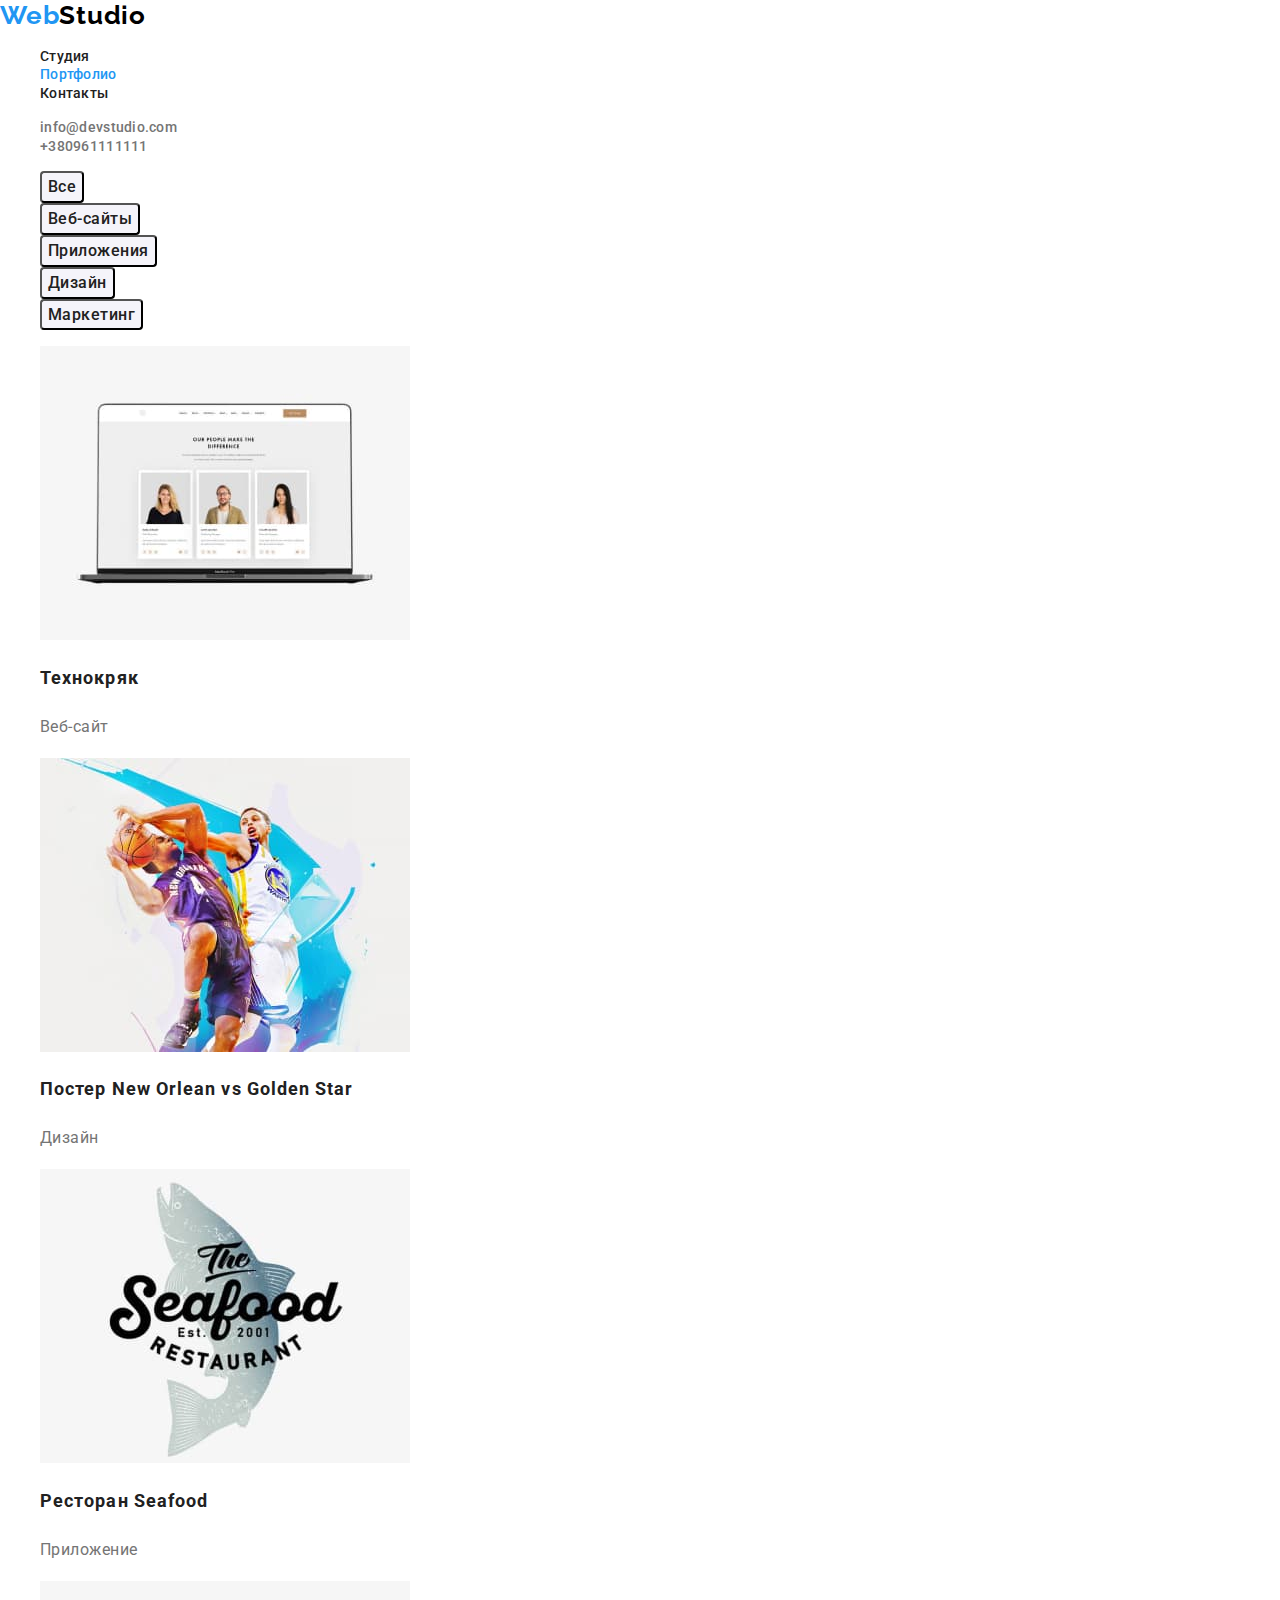
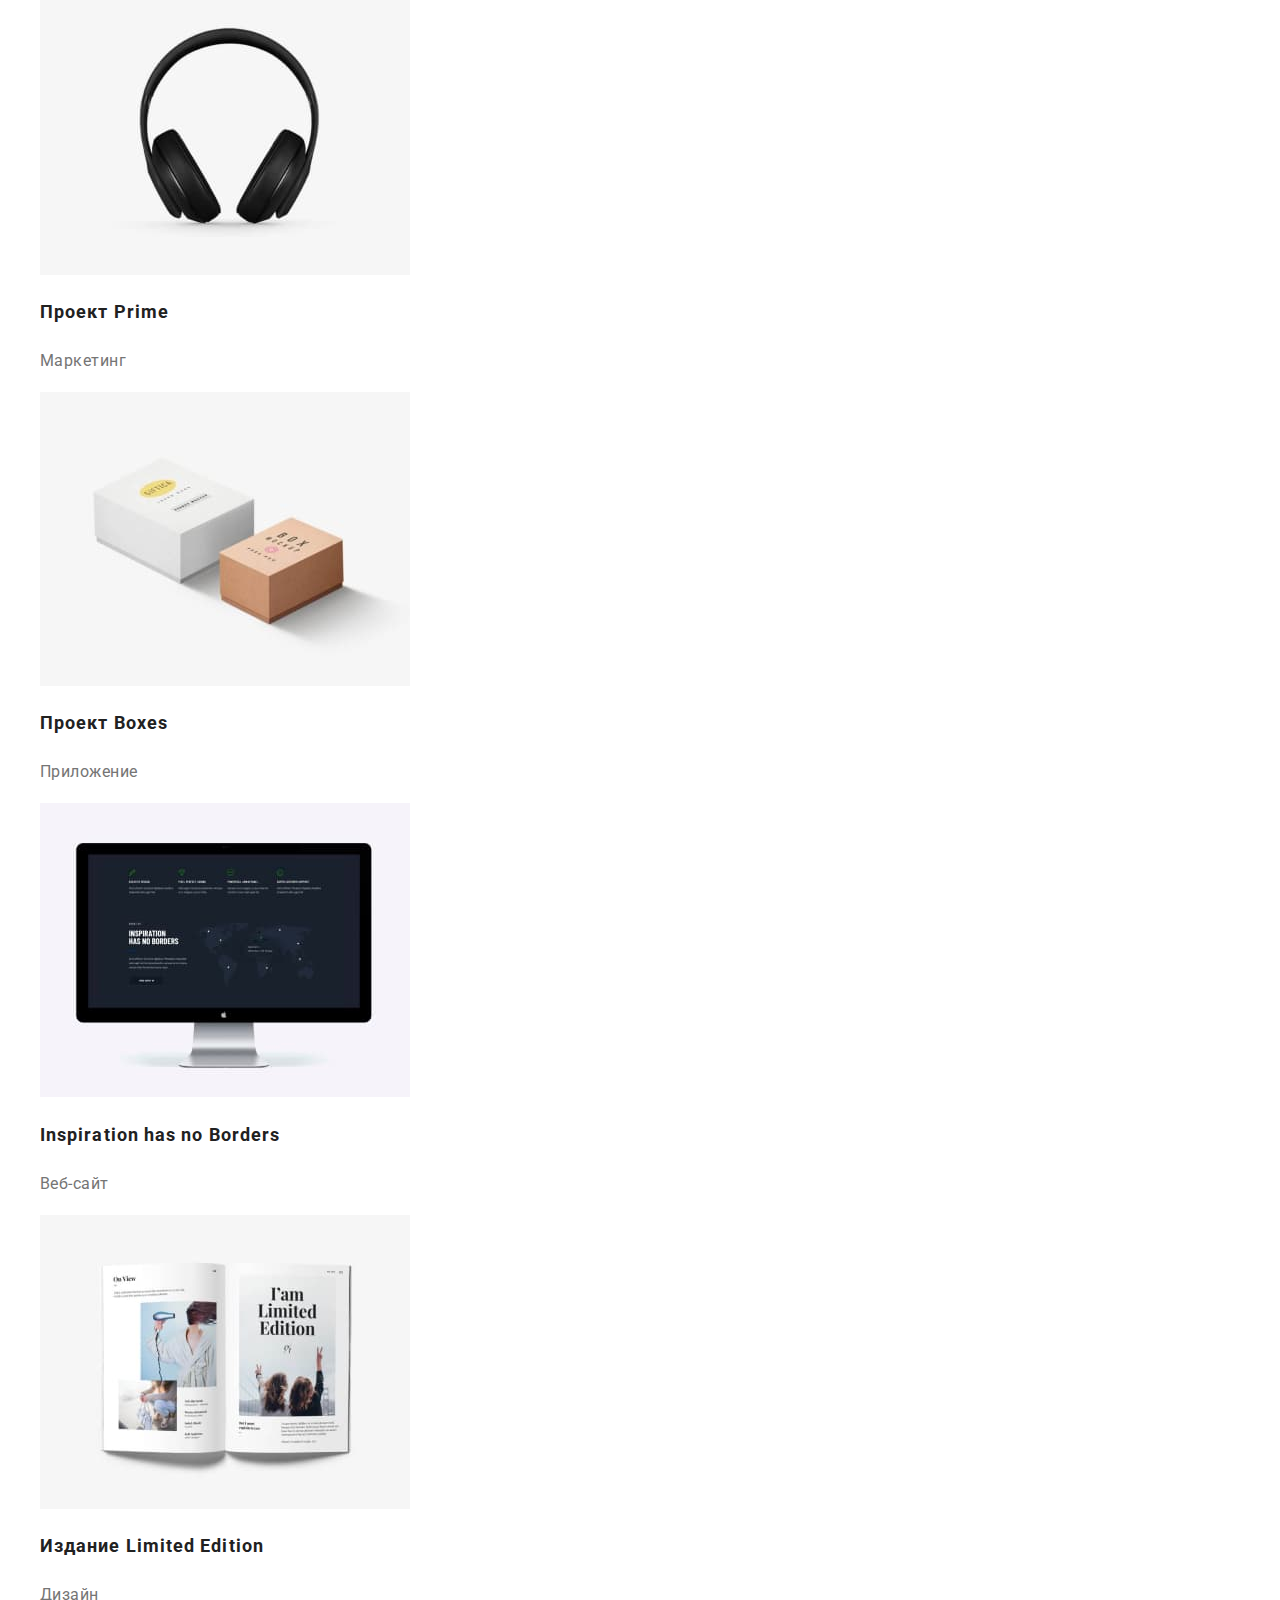
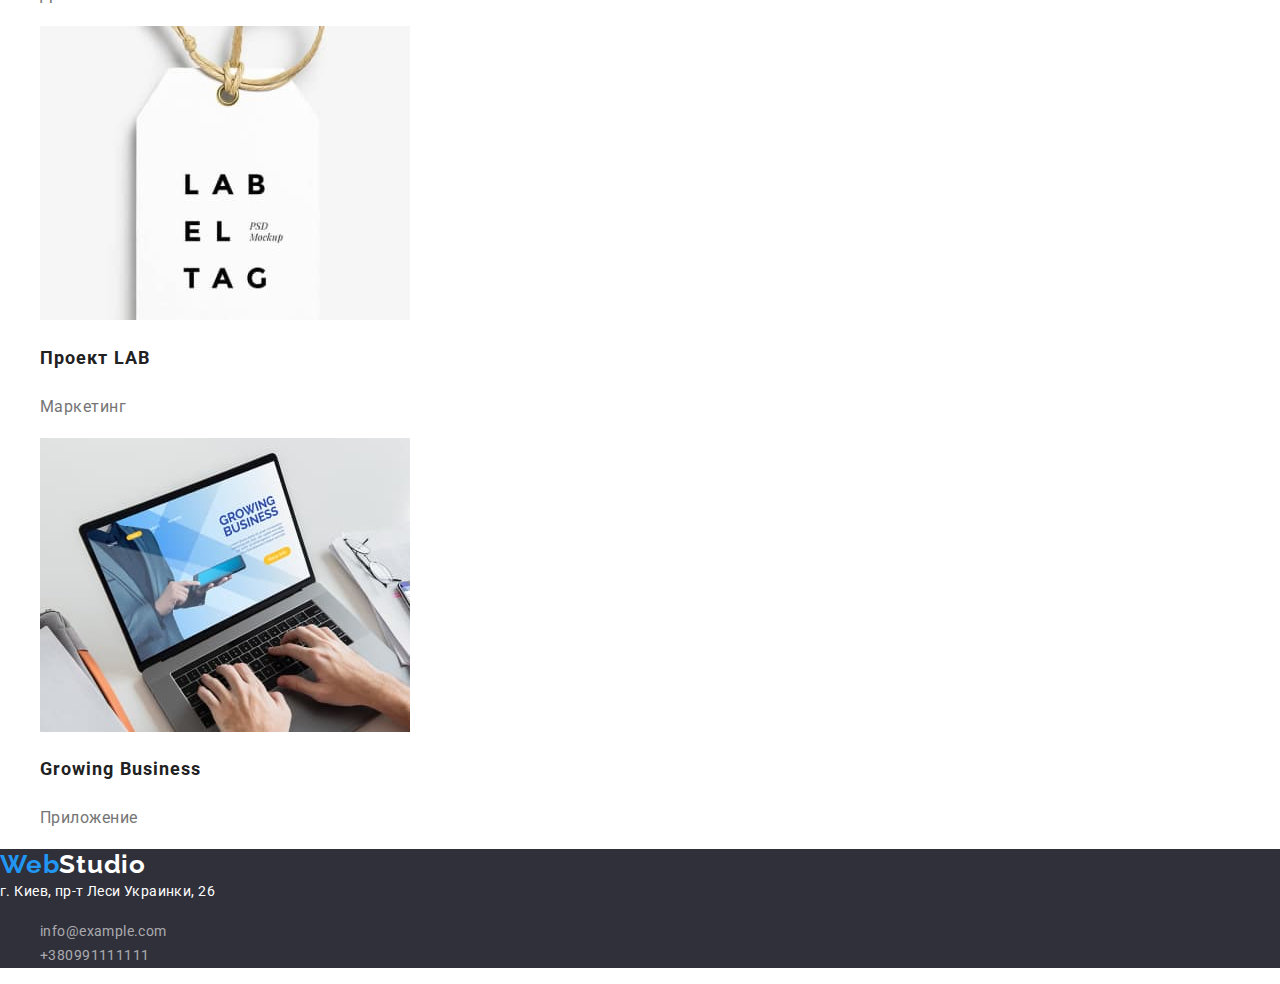
==== portfolio.html @ 206bd25a "Підключає normalize та reset" ====
<!DOCTYPE html>
<html lang="ru">
<head>
    <meta charset="UTF-8">
    <meta http-equiv="X-UA-Compatible" content="IE=edge">
    <meta name="viewport" content="width=device-width, initial-scale=1.0">
    <link rel="preconnect" href="https://fonts.googleapis.com">
    <link rel="preconnect" href="https://fonts.gstatic.com" crossorigin>
    <link href="https://fonts.googleapis.com/css2?family=Raleway:wght@700&family=Roboto:wght@400;500;700;900&display=swap" rel="stylesheet">
    <title>Web Studio</title>
    <link rel="stylesheet" href="https://cdnjs.cloudflare.com/ajax/libs/modern-normalize/1.1.0/modern-normalize.min.css">
    <link rel="stylesheet" href="./css/reset.css">
    <link rel="stylesheet" href="./css/styles.css">
</head>
<body>
    <header>
        <nav class="nav">
            <a href="" lang="en" class="logo link">Web<span class="logo-up link">Studio</span>
            </a>
            <ul class="site-nav list">
                <li><a href="./index.html" class="link">Студия</a></li>
                <li><a href="./portfolio.html" class="link current">Портфолио</a></li>
                <li><a href="" class="link">Контакты</a></li>
            </ul>
        </nav>
        <ul class="contact list">
            <li><a href="mailto:info@devstudio.com" class="link">info@devstudio.com</a></li>
            <li><a href="tel:+380961111111" class="link">+380961111111</a></li>
        </ul>
    </header>
    <main>
        <section class="gallery">
            <h1 class="visually-hidden">Портфолио</h1>
            <ul>
                <li class="list"><button type="button" class="gallery-btn btn">Все</button></li>
                <li class="list"><button type="button" class="gallery-btn btn">Веб-сайты</button></li>
                <li class="list"><button type="button" class="gallery-btn btn">Приложения</button></li>
                <li class="list"><button type="button" class="gallery-btn btn">Дизайн</button></li>
                <li class="list"><button type="button" class="gallery-btn btn">Маркетинг</button></li>
            </ul>
            <ul>
                <li class="gallery-work list">
                    <a class="gallery-section link" href="">
                        <img src="./images/portfolio1.jpg" alt="Веб-сайт Технокряк" width="370">
                        <h2 class="gallery-title link">Технокряк</h2>
                        <p class="gallery-text link">Веб-сайт</p>
                    </a>
                </li>
                <li class="gallery-work list">
                    <a class="gallery-section link" href="">
                        <img src="./images/portfolio2.jpg" alt="Дизайн постера" width="370">
                        <h2 class="gallery-title link">Постер <span lang="en">New Orlean vs Golden Star</span></h2>
                        <p class="gallery-text link">Дизайн</p>
                    </a>
                </li>
                <li class="gallery-work list">
                    <a class="gallery-section link" href="">
                        <img src="./images/portfolio3.jpg" alt="Приложение для ресторана" width="370">
                        <h2 class="gallery-title link">Ресторан <span lang="en">Seafood</span></h2>
                        <p class="gallery-text link">Приложение</p>
                    </a>
                </li>
                <li class="gallery-work list">
                    <a class="gallery-section link" href="">
                        <img src="./images/portfolio4.jpg" alt="Маркетинговый проект" width="370">
                        <h2 class="gallery-title link">Проект <span lang="en">Prime</span></h2>
                        <p class="gallery-text link">Маркетинг</p>
                </li>
                <li class="gallery-work list">
                    <a class="gallery-section link" href="">
                        <img src="./images/portfolio5.jpg" alt="Приложение для подбора упаковки" width="370">
                        <h2 class="gallery-title link">Проект <span lang="en">Boxes</span></h2>
                        <p class="gallery-text link">Приложение</p>
                    </a>
                </li>
                <li class="gallery-work list">
                    <a class="gallery-section link" href="">
                        <img src="./images/portfolio6.jpg" alt="Веб-сайт для путешествий" width="370">
                        <h2 class="gallery-title link" lang="en">Inspiration has no Borders</h2>
                        <p class="gallery-text link">Веб-сайт</p>
                    </a>
                </li>
                <li class="gallery-work list">
                    <a class="gallery-section link" href="">
                        <img src="./images/portfolio7.jpg" alt="Дизайн издания" width="370">
                        <h2 class="gallery-title link">Издание <span lang="en">Limited Edition</span></h2>
                        <p class="gallery-text link">Дизайн</p>
                    </a>
                </li>
                <li class="gallery-work list">
                    <a class="gallery-section link" href="">
                        <img src="./images/portfolio8.jpg" alt="Разработка макетов" width="370">
                        <h2 class="gallery-title link">Проект <span lang="en">LAB</span></h2>
                        <p class="gallery-text link">Маркетинг</p>
                    </a>
                </li>
                <li class="gallery-work list">
                    <a class="gallery-section link" href="">
                        <img src="./images/portfolio9.jpg" alt="Приложение для развивающегося бизнеса" width="370">
                        <h2 class="gallery-title link" lang="en">Growing Business</h2>
                        <p class="gallery-text link">Приложение</p>
                    </a>
                </li>
            </ul>
        </section>
    </main>
    <footer class="footer">
        <a href="" lang="en" class="logo">Web<span class="logo-down link">Studio</span>
        </a>
        <address>
            <a href="" class="footer-address link">г. Киев, пр-т Леси Украинки, 26</a>
            <ul class="list">
                <li><a href="mailto:info@example.com" class="footer-link link">info@example.com</a></li>
                <li><a href="tel:+380991111111" class="footer-link link">+380991111111</a></li>
            </ul>
        </address>
    </footer>
</body>
</html>
---- css/styles.css ----
/*основний колір тексту #212121 */
/*вторинний колір тексту #757575 */
/*акцентт #2196F3 */
/*основний колір фону #ffffff */
/*колір фону героя та футера #2f303a */
/*шрифт лого Raleway*/
/*основний шрифт тексту Roboto*/

:root {
    --primary-text-color: #212121;
    --title-text-color: #757575;
    --more-text-color: #ffffff;
    --accent-color: #2196F3;
    --main-font: Roboto, sans-serif;
    --primary-bgc:#ffffff;
}

body {
    font-family: var(--main-font);
    background-color: var(--primary-bgc);    
}

/*-------Дублюючі класи---------*/

.list {
    list-style: none;
}

.link {
    text-decoration: none;
}

.btn:hover,
.btn:focus {
    background: #188CE8;
    color: var(--more-text-color);    
}

.visually-hidden {
    position: absolute;
    white-space: nowrap;
    width: 1px;
    height: 1px;
    overflow: hidden;
    border: 0;
    padding: 0;
    clip: rect(0 0 0 0);
    clip-path: inset(50%);
    margin: -1px;
}

/*--------------Об'єднані класи-----*/

.teams-name, 
.teams-expert {
    font-size: 16px;
    line-height: 1.19;
    text-align: center;
    letter-spacing: 0.03em;    
}

.footer-address,
.footer-link {
    font-size: 14px;
    font-style: normal;
    line-height: 1.71;
    letter-spacing: 0.03em;    
}

.nav .link:hover,
.site-nav .link:hover,
.site-nav .link:focus,
.footer .link:hover,
.footer .link:focus,
.contact .link:hover,
.contact .link:focus,
.gallery .link:hover,
.gallery .link:focus {
    color: var(--accent-color);
}

/*--------------навігаія по сайту--------------*/

.logo {
    font-family: Raleway, sans-serif;
    color: var(--accent-color);    
    font-weight: 700;
    font-size: 26px;
    line-height: 1.19;
    letter-spacing: 0.03em;
    text-decoration: none;    
}

.logo-up {
    color: #000000;    
}

.site-nav .link {
    font-size: 14px;
    font-weight: 500;
    line-height: 1.14;
    letter-spacing: 0.02em;
    color: var(--primary-text-color);
}

.site-nav .link.current {
    color: var(--accent-color);
}

/*------------------Контакти-----------------------*/

.contact .link {
    font-size: 14px;
    font-weight: 500;
    line-height: 1.14;
    letter-spacing: 0.02em;
    color: var(--title-text-color);
}

/*-------------Герой--------------*/

.hero {
    background: #2F303A;
}

.hero-title {
    font-weight: 900;
    font-size: 44px;
    line-height: 1.36;
    text-align: center;
    letter-spacing: 0.06em;
    text-transform: uppercase;
    color: var(--more-text-color);
}

.hero-btn {
    font-family: inherit;
    font-weight: 700;
    font-size: 16px;
    line-height: 1.88;
    align-items: center;
    text-align: center;
    letter-spacing: 0.06em;
    color: var(--more-text-color);
    background: var(--accent-color);
    cursor: pointer;
    border-radius: 4px;
}

/*--------------Секції-----------------------*/

.feature-title {
    font-size: 14px;
    font-weight: 700;
    line-height: 1.14;
    letter-spacing: 0.03em;
    text-transform: uppercase;    
    color: var(--primary-text-color);    
}


.feature-text {
    font-size: 14px;
    line-height: 1.71;
    letter-spacing: 0.03em;
    color: var(--title-text-color);
}

.work-title,
.teams-title {
    font-weight: 700;
    font-size: 36px;
    line-height: 1.17;
    text-align: center;
    letter-spacing: 0.03em;
    color: var(--primary-text-color);
}

.teams-name {    
    font-weight: 500; 
    color: var(--primary-text-color);
}

.teams-expert {        
    color: var(--title-text-color);
}

.teams {
    background: #f5f4fa;
}

.teams-object {
    background-color: var(--primary-bgc);
}

/*--------Футер---------*/

.footer {
    background-color: #2f303a;
}

.logo-down {
    color: var(--more-text-color);
}

.footer-address {
    color: var(--more-text-color);
}
.footer-link {
    color: rgba(255, 255, 255, 0.6);
}

/*------------Портфоліо-------------*/

.gallery-btn {
    font-family: inherit;
    font-weight: 500;
    font-size: 16px;
    line-height: 1.62;
    text-align: center;
    letter-spacing: 0.03em;    
    color: var(--primary-text-color);
    background: #f5f4fa;
    border-radius: 4px;
    cursor: pointer;    
}

.gallery-work {
    background: var(--primary-bgc);
}

.gallery-title {
    font-weight: 700;
    font-size: 18px;
    line-height: 2;
    letter-spacing: 0.06em;    
    color: var(--primary-text-color);
}

.gallery-text {
    font-weight: 400;
    font-size: 16px;
    line-height: 1.88;
    letter-spacing: 0.03em;    
    color: var(--title-text-color);
}
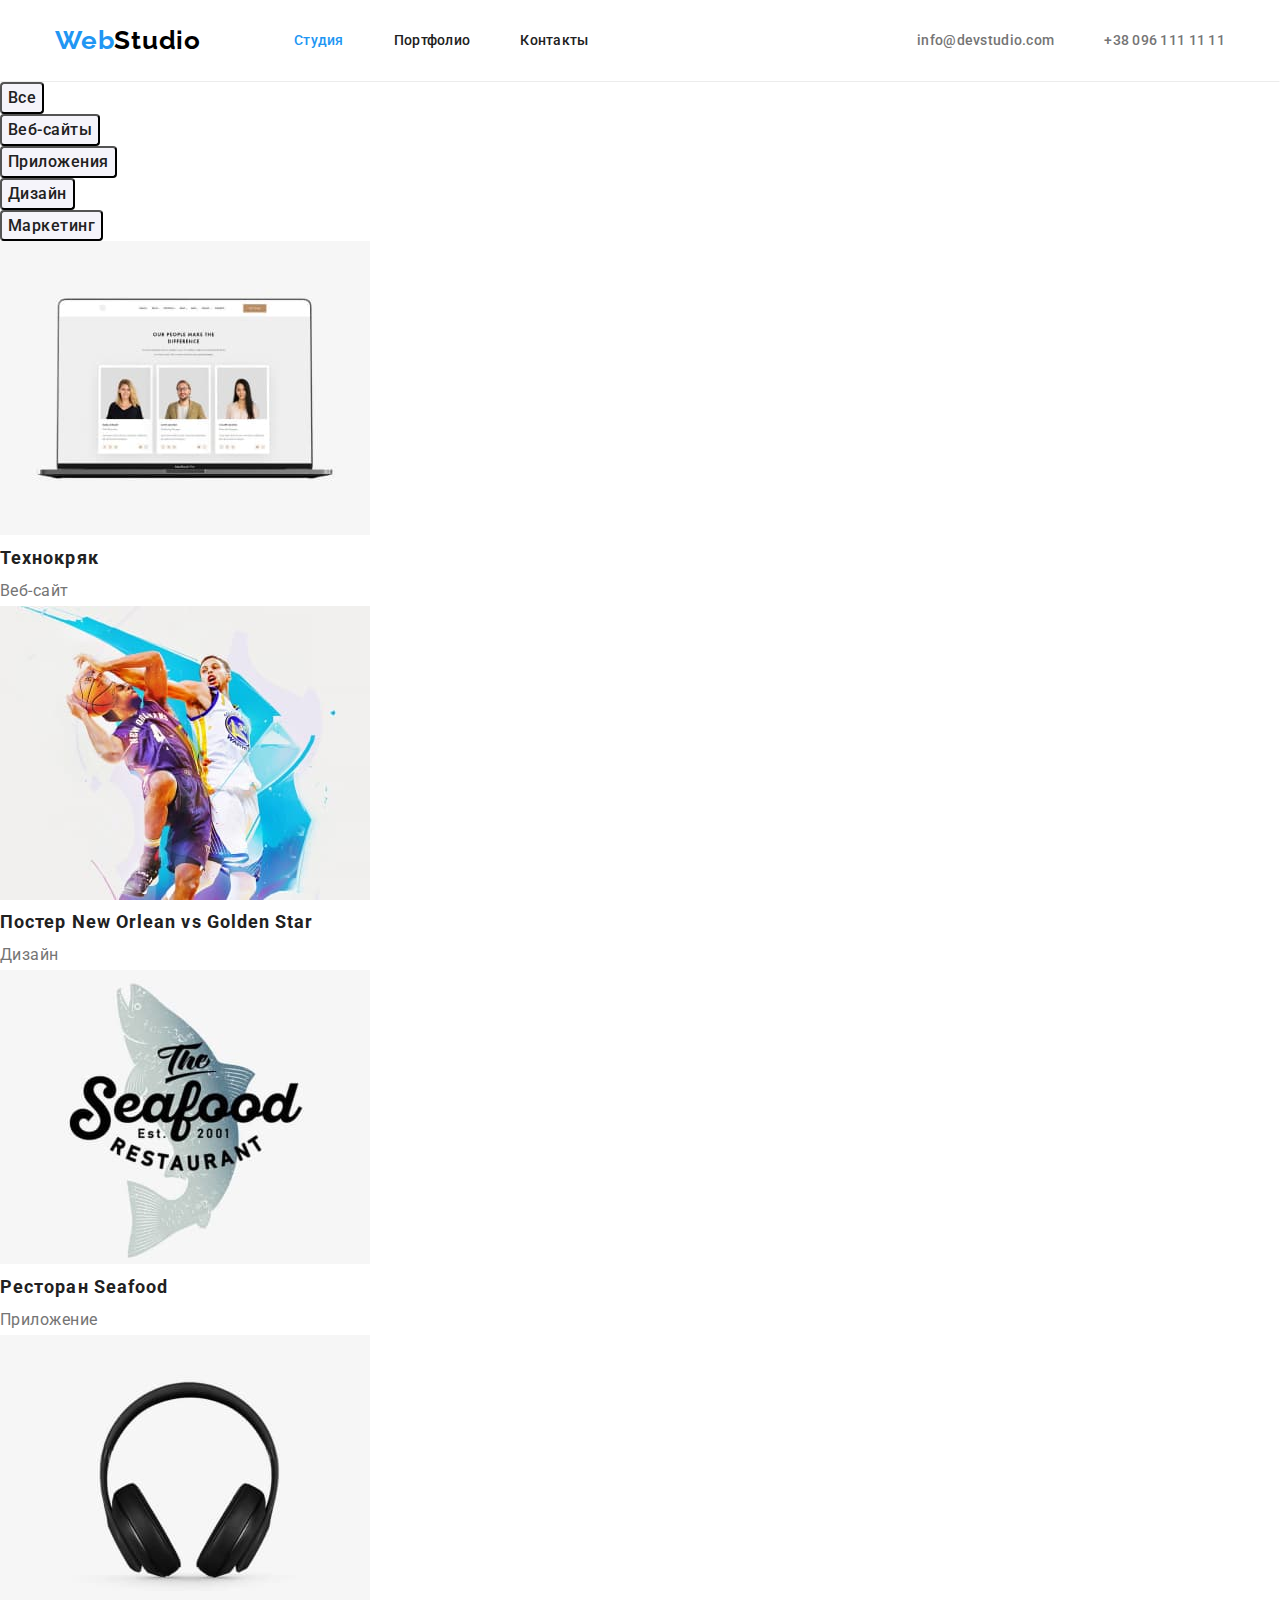
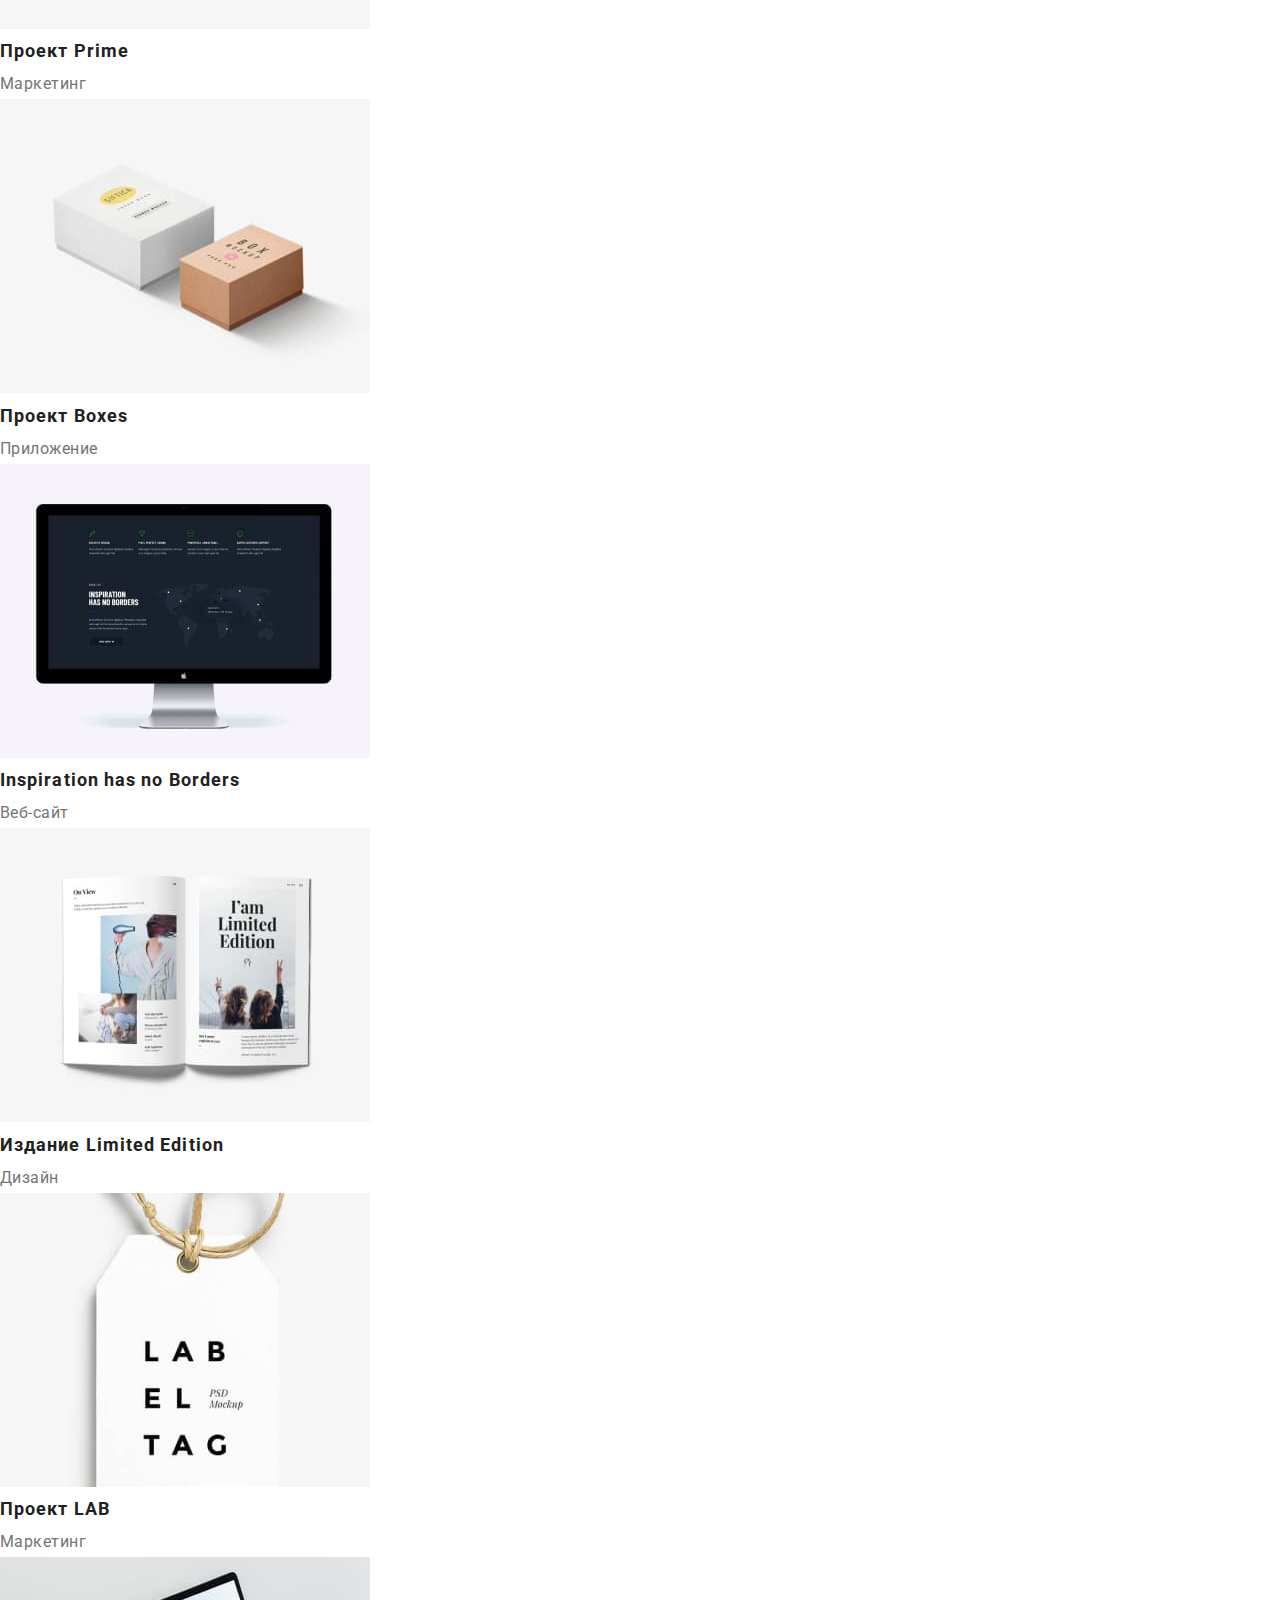
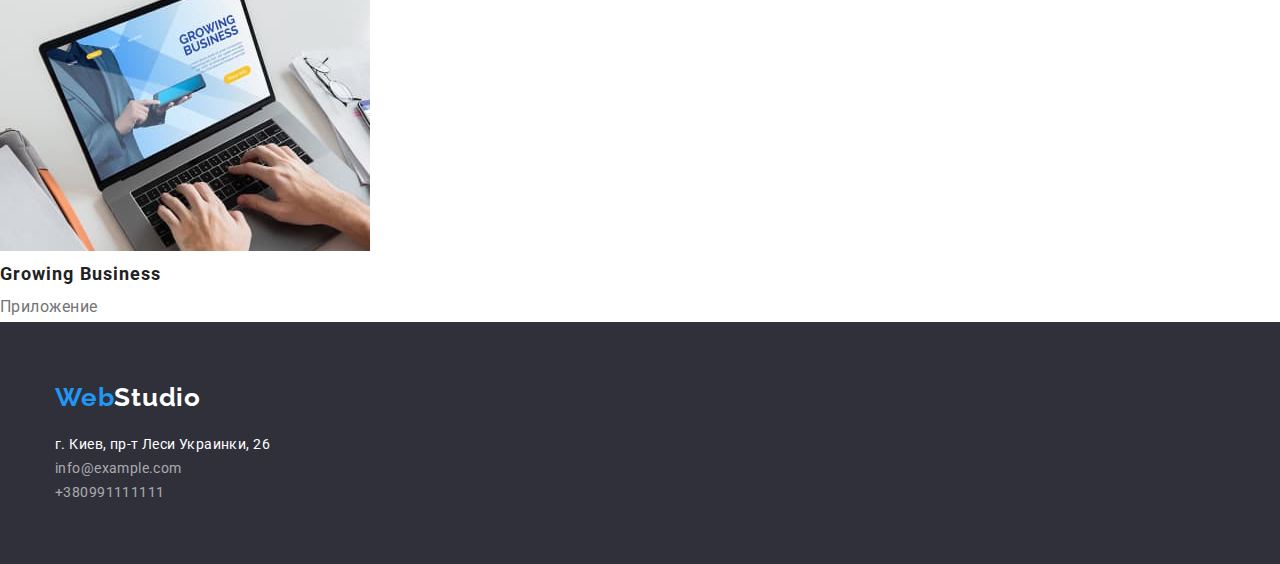
==== commit ba5f211b: "Дублює header та footer" ====
--- a/portfolio.html
+++ b/portfolio.html
@@ -13,20 +13,22 @@
     <link rel="stylesheet" href="./css/styles.css">
 </head>
 <body>
-    <header>
-        <nav class="nav">
-            <a href="" lang="en" class="logo link">Web<span class="logo-up link">Studio</span>
+    <header class="page-header">
+        <div class="container main-nav">
+            <a href="" lang="en" class="logo-header link">Web<span class="logo-up link">Studio</span>
             </a>
-            <ul class="site-nav list">
-                <li><a href="./index.html" class="link">Студия</a></li>
-                <li><a href="./portfolio.html" class="link current">Портфолио</a></li>
-                <li><a href="" class="link">Контакты</a></li>
+            <nav class="nav">
+                <ul class="site-nav list">
+                    <li class="item"><a href="./index.html" class="link current">Студия</a></li>
+                    <li class="item"><a href="./portfolio.html" class="link">Портфолио</a></li>
+                    <li class="item"><a href="" class="link">Контакты</a></li>
+                </ul>
+            </nav>
+            <ul class="contact list">
+                <li class="item"><a href="mailto:info@devstudio.com" class="link">info@devstudio.com</a></li>
+                <li class="item"><a href="tel:+3809611111 11" class="link">+38 096 111 11 11</a></li>
             </ul>
-        </nav>
-        <ul class="contact list">
-            <li><a href="mailto:info@devstudio.com" class="link">info@devstudio.com</a></li>
-            <li><a href="tel:+380961111111" class="link">+380961111111</a></li>
-        </ul>
+        </div>
     </header>
     <main>
         <section class="gallery">
@@ -105,15 +107,17 @@
         </section>
     </main>
     <footer class="footer">
-        <a href="" lang="en" class="logo">Web<span class="logo-down link">Studio</span>
-        </a>
-        <address>
-            <a href="" class="footer-address link">г. Киев, пр-т Леси Украинки, 26</a>
-            <ul class="list">
-                <li><a href="mailto:info@example.com" class="footer-link link">info@example.com</a></li>
-                <li><a href="tel:+380991111111" class="footer-link link">+380991111111</a></li>
-            </ul>
-        </address>
+        <div class="container">
+            <a href="" lang="en" class="logo-footer link">Web<span class="logo-down link">Studio</span>
+            </a>
+            <address class="address">
+                <a href="" class="footer-address link">г. Киев, пр-т Леси Украинки, 26</a>
+                <ul class="list">
+                    <li><a href="mailto:info@example.com" class="footer-link link">info@example.com</a></li>
+                    <li><a href="tel:+380991111111" class="footer-link link">+380991111111</a></li>
+                </ul>
+            </address>
+        </div>
     </footer>
 </body>
 </html>--- a/css/styles.css
+++ b/css/styles.css
@@ -49,25 +49,17 @@
     margin: -1px;
 }
 
+.container {
+    width: 1200px;    
+    padding-left: 15px;
+    padding-right: 15px;
+    margin-left: auto;
+    margin-right: auto;
+}
+
 /*--------------Об'єднані класи-----*/
 
-.teams-name, 
-.teams-expert {
-    font-size: 16px;
-    line-height: 1.19;
-    text-align: center;
-    letter-spacing: 0.03em;    
-}
-
-.footer-address,
-.footer-link {
-    font-size: 14px;
-    font-style: normal;
-    line-height: 1.71;
-    letter-spacing: 0.03em;    
-}
-
-.nav .link:hover,
+.main-nav .link:hover,
 .site-nav .link:hover,
 .site-nav .link:focus,
 .footer .link:hover,
@@ -79,118 +71,250 @@
     color: var(--accent-color);
 }
 
-/*--------------навігаія по сайту--------------*/
-
-.logo {
-    font-family: Raleway, sans-serif;
-    color: var(--accent-color);    
+.work-title,
+.teams-title {
+    font-weight: 700;
+    font-size: 36px;
+    line-height: 1.17;
+    text-align: center;
+    letter-spacing: 0.03em;
+    color: var(--primary-text-color);
+}
+
+.teams-name,
+.teams-expert {
+    font-size: 16px;
+    line-height: 1.19;
+    text-align: center;
+    letter-spacing: 0.03em;
+}
+
+.teams-img,
+.work-img {
+    display: block;
+    max-width: 100%;
+    height: auto;
+}
+
+.site-nav .item:not(:last-child),
+.contact .item:not(:last-child) {
+    margin-right: 50px;
+}
+
+.feature-list .list:not(:last-child),
+.work-list .list:not(:last-child),
+.teams-list .list:not(:last-child) {
+    margin-right: 30px;
+}
+
+/*--------------Навігація по сайту--------------*/
+
+.logo-header {
+    min-width: 145px;
+    display: block;
+    padding-top: 24px;
+    padding-bottom: 25px;
+    margin-right: 93px;
+
+    color: var(--accent-color);
+    font-family: Raleway, sans-serif;        
     font-weight: 700;
     font-size: 26px;
     line-height: 1.19;
     letter-spacing: 0.03em;
-    text-decoration: none;    
 }
 
 .logo-up {
-    color: #000000;    
+    color: #000000;
 }
 
 .site-nav .link {
+    display: block;
+    padding-top: 32px;
+    padding-bottom: 32px;
+
+    color: var(--primary-text-color);
+    font-size: 14px;
+    font-weight: 500;
+    line-height: 1.14;
+    letter-spacing: 0.02em;    
+}
+
+.nav {
+    /* display: block; */
+    /* display: flex; */
+    /* align-items: center;*/
+}
+
+.site-nav .link.current {
+    color: var(--accent-color);
+}
+
+.site-nav {
+    display: flex;
+}
+
+.main-nav {
+    display: flex;
+}
+
+.page-header {
+    border: 1px solid transparent;
+    border-bottom-color: #ECECEC;   
+}
+
+/*------------------Контакти-----------------------*/
+
+.contact {
+    display: flex;
+    margin-left: auto;
+}
+
+.contact .link {
+    display: block;
+    padding-top: 32px;
+    padding-bottom: 32px;
+    
+    color: var(--title-text-color);
     font-size: 14px;
     font-weight: 500;
     line-height: 1.14;
     letter-spacing: 0.02em;
-    color: var(--primary-text-color);
-}
-
-.site-nav .link.current {
-    color: var(--accent-color);
-}
-
-/*------------------Контакти-----------------------*/
-
-.contact .link {
-    font-size: 14px;
-    font-weight: 500;
-    line-height: 1.14;
-    letter-spacing: 0.02em;
-    color: var(--title-text-color);
-}
-
-/*-------------Герой--------------*/
+}
+
+/*-------------------Герой-------------------------*/
 
 .hero {
+    padding-top: 200px;
+    padding-bottom: 200px;
+
     background: #2F303A;
+
+    text-align: center;
 }
 
 .hero-title {
+    margin: auto;
+    max-width: 696px;
+    margin-bottom: 30px;
+    
+    
+    color: var(--more-text-color);
     font-weight: 900;
     font-size: 44px;
     line-height: 1.36;
+    letter-spacing: 0.06em;
+
     text-align: center;
-    letter-spacing: 0.06em;
     text-transform: uppercase;
-    color: var(--more-text-color);
 }
 
 .hero-btn {
-    font-family: inherit;
+    /* display: inline-block; */
+    padding: 10px 30px;
+    border-radius: 4px;
+    /* min-width: 200px; */
+    /* text-align: center; */
+    border: 1px solid transparent;
+    /* margin-top: 30px; */
+
     font-weight: 700;
     font-size: 16px;
     line-height: 1.88;
     align-items: center;
-    text-align: center;
     letter-spacing: 0.06em;
     color: var(--more-text-color);
     background: var(--accent-color);
+
     cursor: pointer;
-    border-radius: 4px;
-}
-
-/*--------------Секції-----------------------*/
+}
+
+/*----------------Секція Особливості---------------*/
+
+.feature-list {
+    display: flex;
+    padding-top: 95px;
+    padding-bottom: 95px;
+}
+
+.feature-list .list {
+    width: 270px;
+}
 
 .feature-title {
+    margin-bottom: 10px;
+
+    color: var(--primary-text-color);
     font-size: 14px;
     font-weight: 700;
     line-height: 1.14;
+
     letter-spacing: 0.03em;
     text-transform: uppercase;    
-    color: var(--primary-text-color);    
 }
 
 
 .feature-text {
+    color: var(--title-text-color);
     font-size: 14px;
     line-height: 1.71;
-    letter-spacing: 0.03em;
-    color: var(--title-text-color);
-}
-
-.work-title,
+
+    letter-spacing: 0.03em;
+}
+/* 
+.feature-list {
+    background: green;
+} */
+
+/*--------------Секція Чим ми займаємось----------*/
+
+.work-title {
+    margin-bottom: 50px;
+}
+
+.work-list {
+    display: flex;
+    align-items: center;
+    padding-bottom: 94px;
+}
+
+/*--------------Секція Наша команда---------------*/
+
+.teams {
+    background: #f5f4fa;
+}
+
 .teams-title {
-    font-weight: 700;
-    font-size: 36px;
-    line-height: 1.17;
-    text-align: center;
-    letter-spacing: 0.03em;
-    color: var(--primary-text-color);
-}
-
-.teams-name {    
-    font-weight: 500; 
-    color: var(--primary-text-color);
+    padding-top: 94px;
+    margin-bottom: 50px;
+}
+
+.teams-object {
+    background-color: var(--primary-bgc);
+
+    box-shadow: 0px 1px 3px rgba(0, 0, 0, 0.12), 0px 1px 1px rgba(0, 0, 0, 0.14), 0px 2px 1px rgba(0, 0, 0, 0.2);
+    border-radius: 0px 0px 4px 4px;
+}
+
+.teams-img,
+.teams-subject {
+    padding-bottom: 30px;
+}
+
+.teams-name {
+    margin-bottom: 10px;
+
+    color: var(--primary-text-color);
+    font-weight: 500;    
 }
 
 .teams-expert {        
     color: var(--title-text-color);
 }
 
-.teams {
-    background: #f5f4fa;
-}
-
-.teams-object {
-    background-color: var(--primary-bgc);
+.teams-list {
+    display: flex;
+    padding-bottom: 94px;
 }
 
 /*--------Футер---------*/
@@ -199,8 +323,23 @@
     background-color: #2f303a;
 }
 
+.logo-footer {
+    min-width: 145px;
+    display: block;
+    padding-top: 60px;
+
+    color: var(--accent-color);
+    font-family: Raleway, sans-serif;
+    font-weight: 700;
+    font-size: 26px;
+    line-height: 1.19;
+    letter-spacing: 0.03em;
+}
+
 .logo-down {
     color: var(--more-text-color);
+    padding-top: 60px;
+    /* padding-bottom: 25px; */
 }
 
 .footer-address {
@@ -208,6 +347,23 @@
 }
 .footer-link {
     color: rgba(255, 255, 255, 0.6);
+}
+
+.footer-address,
+.footer-link {
+    font-size: 14px;
+    font-style: normal;
+    line-height: 1.71;
+    letter-spacing: 0.03em;
+}
+
+.address {
+    margin-top: 20px;
+    padding-bottom: 60px;
+}
+
+.footer-link {
+    margin-top: 9px;
 }
 
 /*------------Портфоліо-------------*/
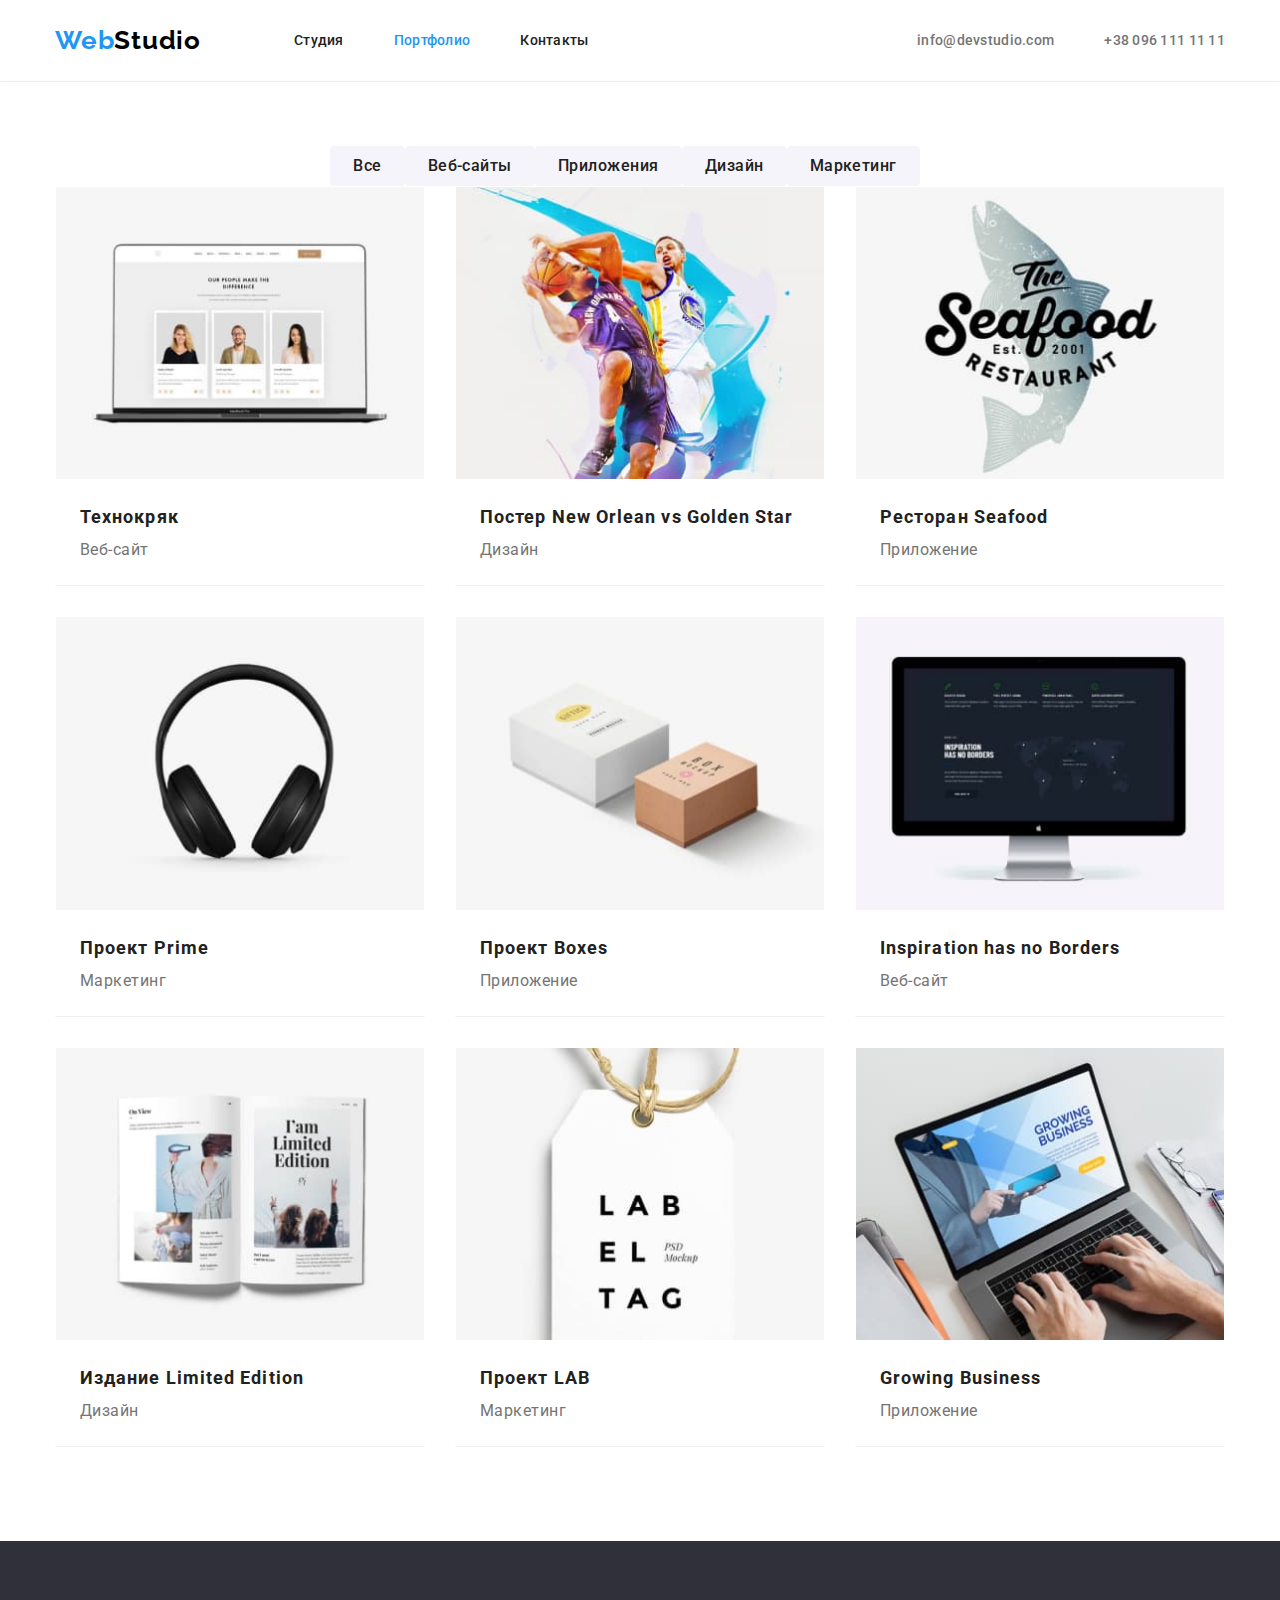
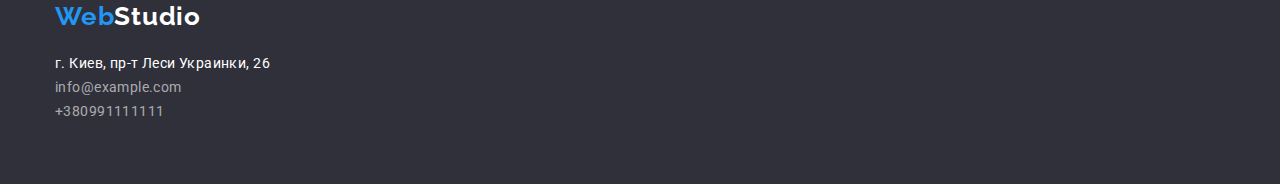
==== commit d05f01f5: "Позиціонує портфоліо" ====
--- a/portfolio.html
+++ b/portfolio.html
@@ -19,8 +19,8 @@
             </a>
             <nav class="nav">
                 <ul class="site-nav list">
-                    <li class="item"><a href="./index.html" class="link current">Студия</a></li>
-                    <li class="item"><a href="./portfolio.html" class="link">Портфолио</a></li>
+                    <li class="item"><a href="./index.html" class="link">Студия</a></li>
+                    <li class="item"><a href="./portfolio.html" class="link current">Портфолио</a></li>
                     <li class="item"><a href="" class="link">Контакты</a></li>
                 </ul>
             </nav>
@@ -31,79 +31,103 @@
         </div>
     </header>
     <main>
-        <section class="gallery">
+        <section class="section">
+            <div class="container">
             <h1 class="visually-hidden">Портфолио</h1>
-            <ul>
+            <ul class="flex-elements">
                 <li class="list"><button type="button" class="gallery-btn btn">Все</button></li>
                 <li class="list"><button type="button" class="gallery-btn btn">Веб-сайты</button></li>
                 <li class="list"><button type="button" class="gallery-btn btn">Приложения</button></li>
                 <li class="list"><button type="button" class="gallery-btn btn">Дизайн</button></li>
                 <li class="list"><button type="button" class="gallery-btn btn">Маркетинг</button></li>
             </ul>
-            <ul>
-                <li class="gallery-work list">
+            </div>
+            <div class="container">
+            <ul class="flex-elements">
+                <li class="item list">
                     <a class="gallery-section link" href="">
-                        <img src="./images/portfolio1.jpg" alt="Веб-сайт Технокряк" width="370">
+                        <img class="gallery-img" src="./images/portfolio1.jpg" alt="Веб-сайт Технокряк" width="370">                        
+                        <div class="gallery-subject">
                         <h2 class="gallery-title link">Технокряк</h2>
                         <p class="gallery-text link">Веб-сайт</p>
+                        </div>
                     </a>
                 </li>
-                <li class="gallery-work list">
+                <li class="item list">
                     <a class="gallery-section link" href="">
-                        <img src="./images/portfolio2.jpg" alt="Дизайн постера" width="370">
+                        <img class="gallery-img" src="./images/portfolio2.jpg" alt="Дизайн постера" width="370">
+                        
+                        <div class="gallery-subject">
                         <h2 class="gallery-title link">Постер <span lang="en">New Orlean vs Golden Star</span></h2>
                         <p class="gallery-text link">Дизайн</p>
+                        </div>
                     </a>
                 </li>
-                <li class="gallery-work list">
+                <li class="item list">
                     <a class="gallery-section link" href="">
-                        <img src="./images/portfolio3.jpg" alt="Приложение для ресторана" width="370">
+                        <img class="gallery-img" src="./images/portfolio3.jpg" alt="Приложение для ресторана" width="370">
+                        <div class="gallery-subject">
                         <h2 class="gallery-title link">Ресторан <span lang="en">Seafood</span></h2>
                         <p class="gallery-text link">Приложение</p>
+                        </div>
                     </a>
                 </li>
-                <li class="gallery-work list">
+                <li class="item list">
                     <a class="gallery-section link" href="">
-                        <img src="./images/portfolio4.jpg" alt="Маркетинговый проект" width="370">
+                        <img class="gallery-img" src="./images/portfolio4.jpg" alt="Маркетинговый проект" width="370">
+                        <div class="gallery-subject">
                         <h2 class="gallery-title link">Проект <span lang="en">Prime</span></h2>
                         <p class="gallery-text link">Маркетинг</p>
+                        </div>
+                    </a>
                 </li>
-                <li class="gallery-work list">
+                <li class="item list">
                     <a class="gallery-section link" href="">
-                        <img src="./images/portfolio5.jpg" alt="Приложение для подбора упаковки" width="370">
+                        <img class="gallery-img" src="./images/portfolio5.jpg" alt="Приложение для подбора упаковки" width="370">
+                        <div class="gallery-subject">
                         <h2 class="gallery-title link">Проект <span lang="en">Boxes</span></h2>
                         <p class="gallery-text link">Приложение</p>
+                        </div>
                     </a>
                 </li>
-                <li class="gallery-work list">
+                <li class="item list">
                     <a class="gallery-section link" href="">
-                        <img src="./images/portfolio6.jpg" alt="Веб-сайт для путешествий" width="370">
+                        <img class="gallery-img" src="./images/portfolio6.jpg" alt="Веб-сайт для путешествий" width="370">
+                        <div class="gallery-subject">
                         <h2 class="gallery-title link" lang="en">Inspiration has no Borders</h2>
                         <p class="gallery-text link">Веб-сайт</p>
+                        </div>
                     </a>
                 </li>
-                <li class="gallery-work list">
+                <li class="item list">
                     <a class="gallery-section link" href="">
-                        <img src="./images/portfolio7.jpg" alt="Дизайн издания" width="370">
+                        <img class="gallery-img" src="./images/portfolio7.jpg" alt="Дизайн издания" width="370">
+                        <div class="gallery-subject">
                         <h2 class="gallery-title link">Издание <span lang="en">Limited Edition</span></h2>
                         <p class="gallery-text link">Дизайн</p>
+                        </div>
                     </a>
                 </li>
-                <li class="gallery-work list">
+                <li class="item list">
                     <a class="gallery-section link" href="">
-                        <img src="./images/portfolio8.jpg" alt="Разработка макетов" width="370">
+                        <img class="gallery-img" src="./images/portfolio8.jpg" alt="Разработка макетов" width="370">
+                        <div class="gallery-subject">
                         <h2 class="gallery-title link">Проект <span lang="en">LAB</span></h2>
                         <p class="gallery-text link">Маркетинг</p>
+                        </div>
                     </a>
                 </li>
-                <li class="gallery-work list">
+                <li class="item list">
                     <a class="gallery-section link" href="">
-                        <img src="./images/portfolio9.jpg" alt="Приложение для развивающегося бизнеса" width="370">
+                        <img class="gallery-img" src="./images/portfolio9.jpg" alt="Приложение для развивающегося бизнеса" width="370">
+                        <div class="gallery-subject">
                         <h2 class="gallery-title link" lang="en">Growing Business</h2>
                         <p class="gallery-text link">Приложение</p>
+                        </div>
                     </a>
                 </li>
             </ul>
+            </div>
         </section>
     </main>
     <footer class="footer">
--- a/css/styles.css
+++ b/css/styles.css
@@ -13,11 +13,21 @@
     --accent-color: #2196F3;
     --main-font: Roboto, sans-serif;
     --primary-bgc:#ffffff;
+    --gallery-section-gap: 30px;
+    --card-shadow: 0px 1px 3px rgba(0, 0, 0, 0.12),
+        0px 1px 1px rgba(0, 0, 0, 0.14),
+        0px 2px 1px rgba(0, 0, 0, 0.2);        
 }
 
 body {
     font-family: var(--main-font);
     background-color: var(--primary-bgc);    
+}
+
+img {
+    display: block;
+    max-width: 100%;
+    height: auto;
 }
 
 /*-------Дублюючі класи---------*/
@@ -57,6 +67,7 @@
     margin-right: auto;
 }
 
+
 /*--------------Об'єднані класи-----*/
 
 .main-nav .link:hover,
@@ -71,6 +82,11 @@
     color: var(--accent-color);
 }
 
+.section {
+    padding-top: 94px;
+    padding-bottom: 94px;
+}
+
 .work-title,
 .teams-title {
     font-weight: 700;
@@ -89,13 +105,6 @@
     letter-spacing: 0.03em;
 }
 
-.teams-img,
-.work-img {
-    display: block;
-    max-width: 100%;
-    height: auto;
-}
-
 .site-nav .item:not(:last-child),
 .contact .item:not(:last-child) {
     margin-right: 50px;
@@ -140,20 +149,11 @@
     letter-spacing: 0.02em;    
 }
 
-.nav {
-    /* display: block; */
-    /* display: flex; */
-    /* align-items: center;*/
-}
-
 .site-nav .link.current {
     color: var(--accent-color);
 }
 
-.site-nav {
-    display: flex;
-}
-
+.site-nav,
 .main-nav {
     display: flex;
 }
@@ -210,13 +210,9 @@
 }
 
 .hero-btn {
-    /* display: inline-block; */
     padding: 10px 30px;
     border-radius: 4px;
-    /* min-width: 200px; */
-    /* text-align: center; */
     border: 1px solid transparent;
-    /* margin-top: 30px; */
 
     font-weight: 700;
     font-size: 16px;
@@ -233,8 +229,6 @@
 
 .feature-list {
     display: flex;
-    padding-top: 95px;
-    padding-bottom: 95px;
 }
 
 .feature-list .list {
@@ -252,7 +246,6 @@
     letter-spacing: 0.03em;
     text-transform: uppercase;    
 }
-
 
 .feature-text {
     color: var(--title-text-color);
@@ -261,10 +254,6 @@
 
     letter-spacing: 0.03em;
 }
-/* 
-.feature-list {
-    background: green;
-} */
 
 /*--------------Секція Чим ми займаємось----------*/
 
@@ -275,25 +264,24 @@
 .work-list {
     display: flex;
     align-items: center;
-    padding-bottom: 94px;
 }
 
 /*--------------Секція Наша команда---------------*/
 
-.teams {
+.section.teams {
     background: #f5f4fa;
 }
 
 .teams-title {
-    padding-top: 94px;
     margin-bottom: 50px;
 }
 
 .teams-object {
     background-color: var(--primary-bgc);
 
-    box-shadow: 0px 1px 3px rgba(0, 0, 0, 0.12), 0px 1px 1px rgba(0, 0, 0, 0.14), 0px 2px 1px rgba(0, 0, 0, 0.2);
+    box-shadow: var(--card-shadow);
     border-radius: 0px 0px 4px 4px;
+    overflow: hidden;
 }
 
 .teams-img,
@@ -314,7 +302,6 @@
 
 .teams-list {
     display: flex;
-    padding-bottom: 94px;
 }
 
 /*--------Футер---------*/
@@ -339,7 +326,6 @@
 .logo-down {
     color: var(--more-text-color);
     padding-top: 60px;
-    /* padding-bottom: 25px; */
 }
 
 .footer-address {
@@ -369,20 +355,51 @@
 /*------------Портфоліо-------------*/
 
 .gallery-btn {
-    font-family: inherit;
+    color: var(--primary-text-color);
+    background: #f5f4fa;
     font-weight: 500;
     font-size: 16px;
     line-height: 1.62;
+
     text-align: center;
-    letter-spacing: 0.03em;    
-    color: var(--primary-text-color);
-    background: #f5f4fa;
+    letter-spacing: 0.03em;
     border-radius: 4px;
+    border: 1px solid transparent;
     cursor: pointer;    
 }
 
-.gallery-work {
+.flex-elements .btn:not(:last-child) {
+    margin-right: 30px;
+}
+
+.flex-elements {
+    display: flex;
+    flex-wrap: wrap;
+    justify-content: center;
+
+    margin-left: calc(-1 * var(--gallery-section-gap));
+    margin-top: calc(-1 * var(--gallery-section-gap));
+}
+
+.flex-elements > .item {
+    width: 370px;
+    flex-basis: calc(100% / 3 - var(--gallery-section-gap));
+    margin-left: var(--gallery-section-gap);
+    margin-top: var(--gallery-section-gap);
+
     background: var(--primary-bgc);
+
+    border: 1px solid transparent;
+    border-bottom-color: #EEEEEE;;
+}
+
+.flex-elements .btn {
+    display: block;
+    padding: 6px 22px;
+}
+
+.gallery-subject {
+    padding: 20px 24px;
 }
 
 .gallery-title {
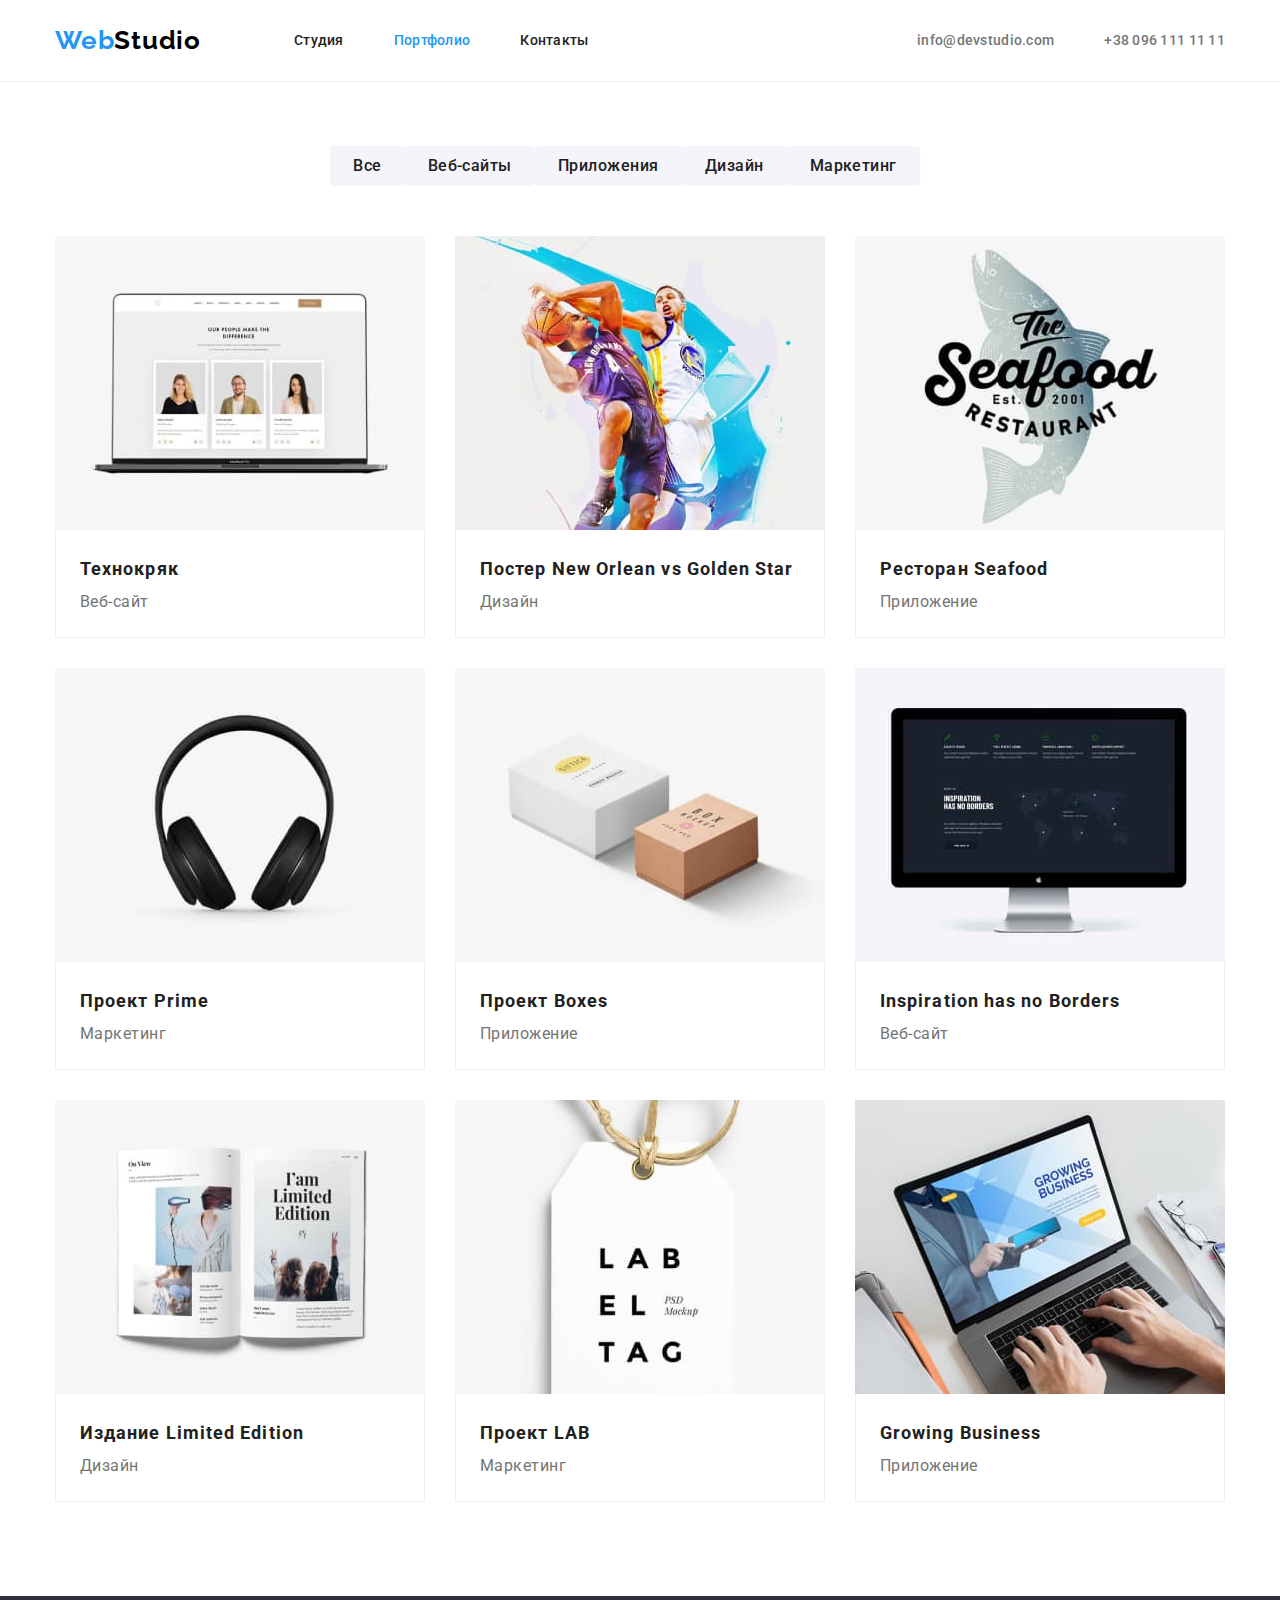
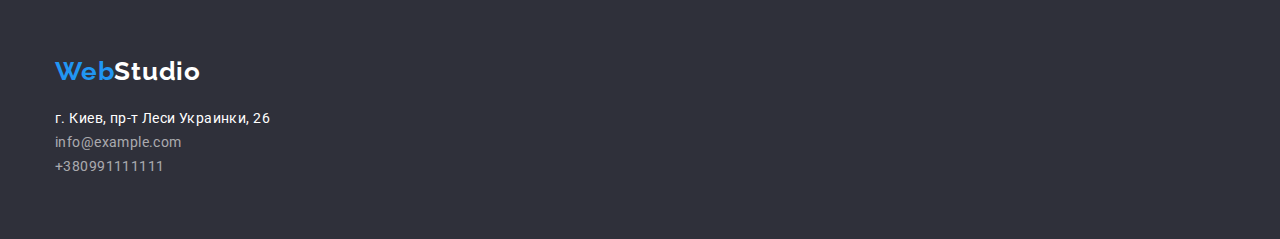
==== commit 743fa233: "Коригує паддінги та марджини" ====
--- a/portfolio.html
+++ b/portfolio.html
@@ -26,7 +26,7 @@
             </nav>
             <ul class="contact list">
                 <li class="item"><a href="mailto:info@devstudio.com" class="link">info@devstudio.com</a></li>
-                <li class="item"><a href="tel:+3809611111 11" class="link">+38 096 111 11 11</a></li>
+                <li class="item"><a href="tel:+380961111111" class="link">+38 096 111 11 11</a></li>
             </ul>
         </div>
     </header>
@@ -34,15 +34,13 @@
         <section class="section">
             <div class="container">
             <h1 class="visually-hidden">Портфолио</h1>
-            <ul class="flex-elements">
+            <ul class="flex-elements btn">
                 <li class="list"><button type="button" class="gallery-btn btn">Все</button></li>
                 <li class="list"><button type="button" class="gallery-btn btn">Веб-сайты</button></li>
                 <li class="list"><button type="button" class="gallery-btn btn">Приложения</button></li>
                 <li class="list"><button type="button" class="gallery-btn btn">Дизайн</button></li>
                 <li class="list"><button type="button" class="gallery-btn btn">Маркетинг</button></li>
             </ul>
-            </div>
-            <div class="container">
             <ul class="flex-elements">
                 <li class="item list">
                     <a class="gallery-section link" href="">
--- a/css/styles.css
+++ b/css/styles.css
@@ -266,6 +266,10 @@
     align-items: center;
 }
 
+.section.work {
+    padding-top: 0;
+}
+
 /*--------------Секція Наша команда---------------*/
 
 .section.teams {
@@ -284,8 +288,8 @@
     overflow: hidden;
 }
 
-.teams-img,
 .teams-subject {
+    padding-top: 30px;
     padding-bottom: 30px;
 }
 
@@ -307,13 +311,15 @@
 /*--------Футер---------*/
 
 .footer {
+    padding-top: 60px;
+    padding-bottom: 60px;
+
     background-color: #2f303a;
 }
 
 .logo-footer {
     min-width: 145px;
     display: block;
-    padding-top: 60px;
 
     color: var(--accent-color);
     font-family: Raleway, sans-serif;
@@ -345,10 +351,9 @@
 
 .address {
     margin-top: 20px;
-    padding-bottom: 60px;
-}
-
-.footer-link {
+}
+
+.address-link {
     margin-top: 9px;
 }
 
@@ -381,16 +386,16 @@
     margin-top: calc(-1 * var(--gallery-section-gap));
 }
 
+.flex-elements.btn {
+    margin-bottom: 50px;
+}
+
 .flex-elements > .item {
-    width: 370px;
     flex-basis: calc(100% / 3 - var(--gallery-section-gap));
     margin-left: var(--gallery-section-gap);
     margin-top: var(--gallery-section-gap);
 
     background: var(--primary-bgc);
-
-    border: 1px solid transparent;
-    border-bottom-color: #EEEEEE;;
 }
 
 .flex-elements .btn {
@@ -400,6 +405,9 @@
 
 .gallery-subject {
     padding: 20px 24px;
+
+    border: 1px solid #EEEEEE;
+    border-top-color: transparent;    
 }
 
 .gallery-title {
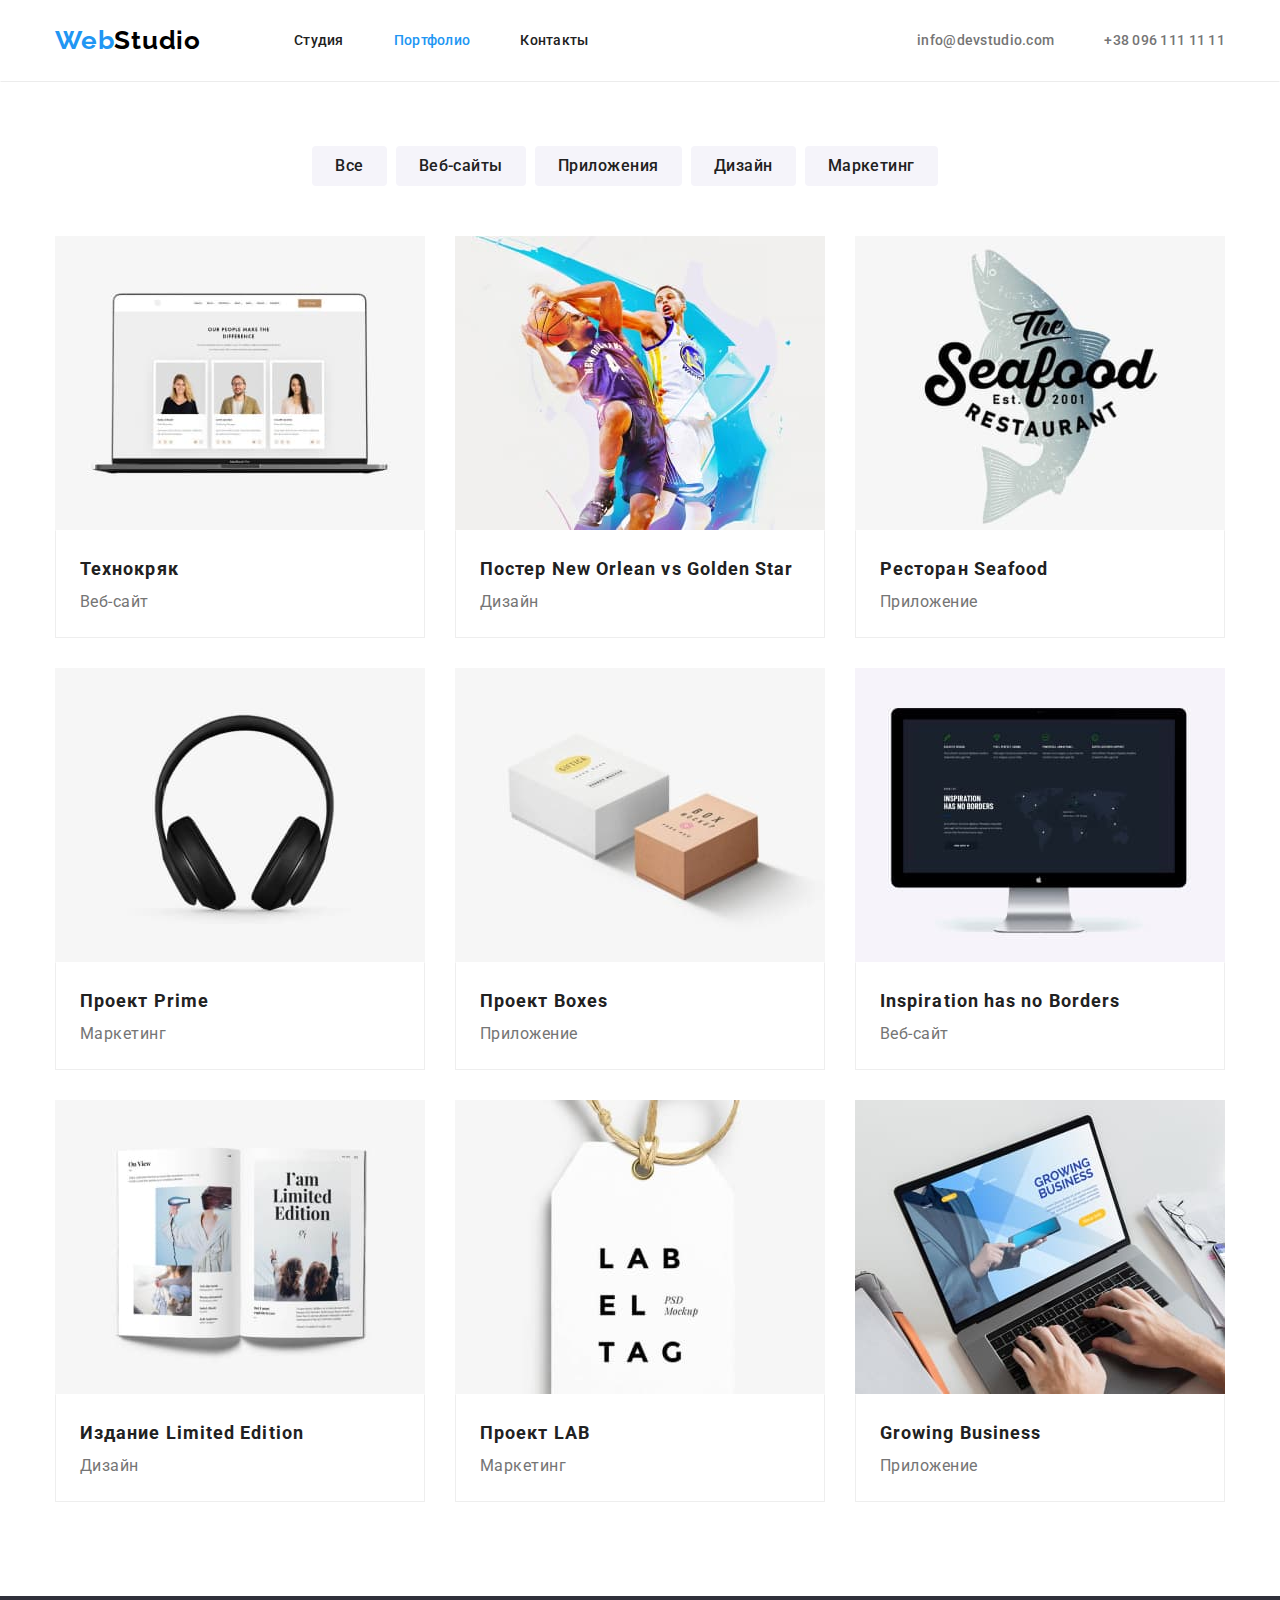
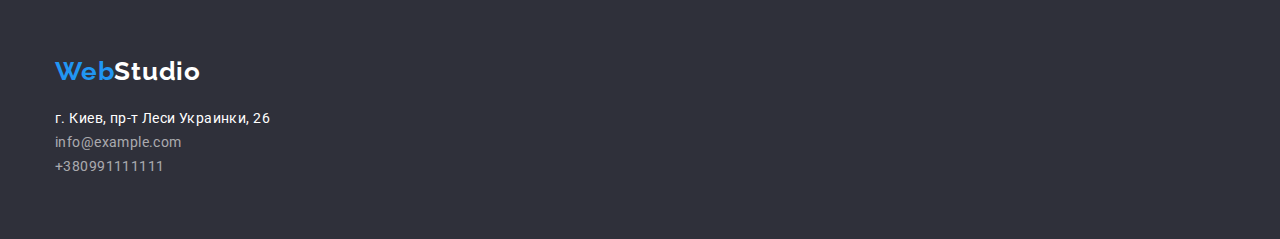
==== commit cd79684e: "Коригує margin кнопок" ====
--- a/portfolio.html
+++ b/portfolio.html
@@ -34,12 +34,12 @@
         <section class="section">
             <div class="container">
             <h1 class="visually-hidden">Портфолио</h1>
-            <ul class="flex-elements btn">
-                <li class="list"><button type="button" class="gallery-btn btn">Все</button></li>
-                <li class="list"><button type="button" class="gallery-btn btn">Веб-сайты</button></li>
-                <li class="list"><button type="button" class="gallery-btn btn">Приложения</button></li>
-                <li class="list"><button type="button" class="gallery-btn btn">Дизайн</button></li>
-                <li class="list"><button type="button" class="gallery-btn btn">Маркетинг</button></li>
+            <ul class="flex-elements button">
+                <li class="button list"><button type="button" class="gallery-btn btn">Все</button></li>
+                <li class="button list"><button type="button" class="gallery-btn btn">Веб-сайты</button></li>
+                <li class="button list"><button type="button" class="gallery-btn btn">Приложения</button></li>
+                <li class="button list"><button type="button" class="gallery-btn btn">Дизайн</button></li>
+                <li class="button list"><button type="button" class="gallery-btn btn">Маркетинг</button></li>
             </ul>
             <ul class="flex-elements">
                 <li class="item list">
--- a/css/styles.css
+++ b/css/styles.css
@@ -373,8 +373,8 @@
     cursor: pointer;    
 }
 
-.flex-elements .btn:not(:last-child) {
-    margin-right: 30px;
+.flex-elements .button:not(:last-child) {
+    margin-right: 9px;
 }
 
 .flex-elements {
@@ -386,7 +386,7 @@
     margin-top: calc(-1 * var(--gallery-section-gap));
 }
 
-.flex-elements.btn {
+.flex-elements.button {
     margin-bottom: 50px;
 }
 
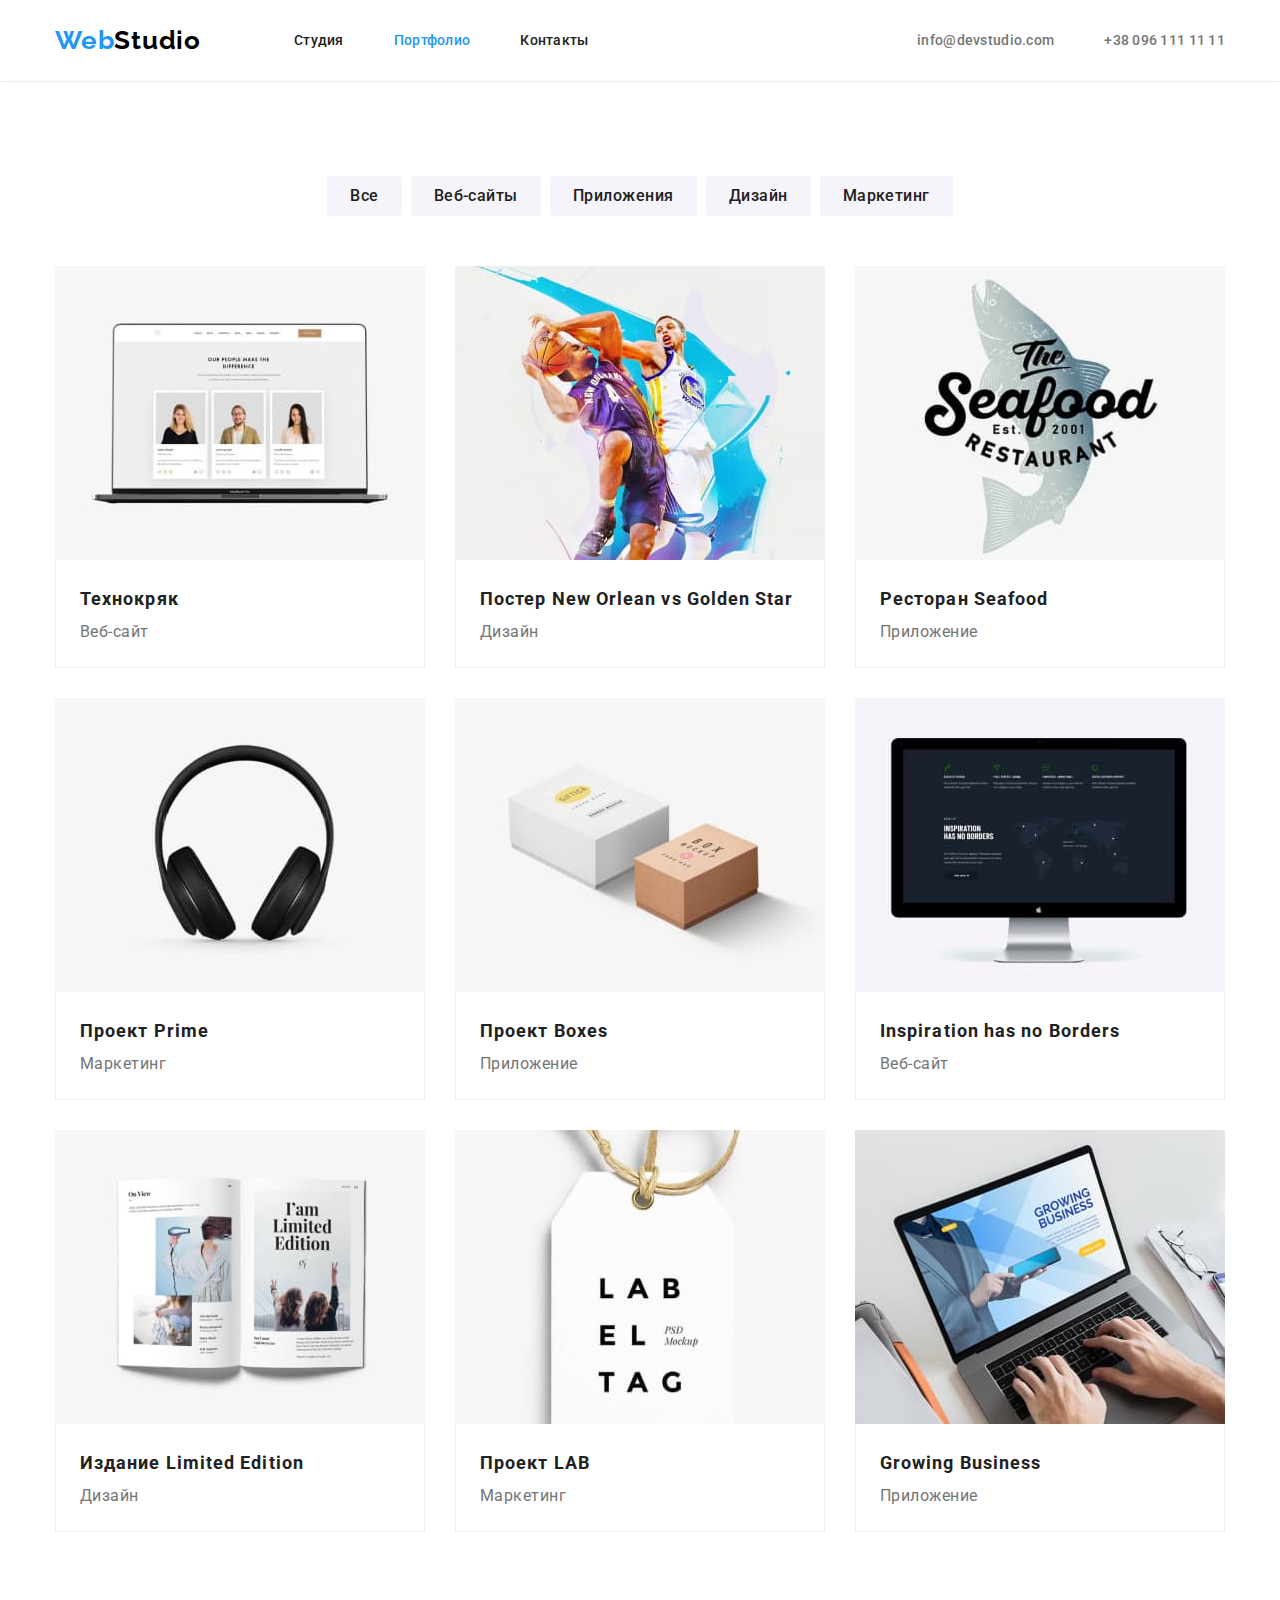
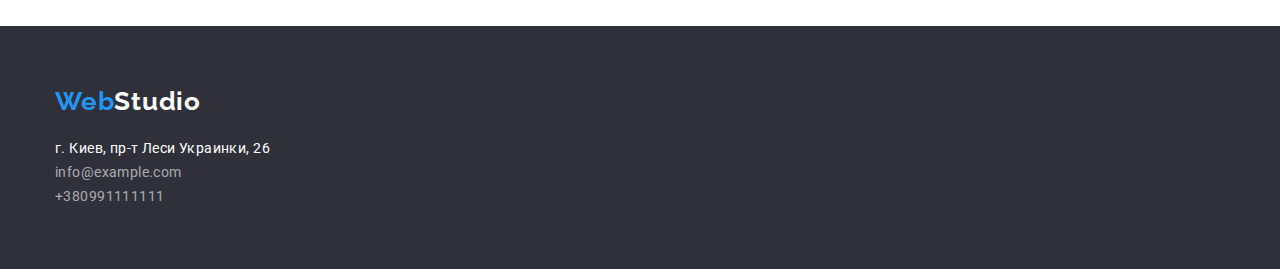
==== commit 9f8f53ca: "Прибирає мінусовий margin у кнопок" ====
--- a/portfolio.html
+++ b/portfolio.html
@@ -41,7 +41,7 @@
                 <li class="button list"><button type="button" class="gallery-btn btn">Дизайн</button></li>
                 <li class="button list"><button type="button" class="gallery-btn btn">Маркетинг</button></li>
             </ul>
-            <ul class="flex-elements">
+            <ul class="flex-elements gallery">
                 <li class="item list">
                     <a class="gallery-section link" href="">
                         <img class="gallery-img" src="./images/portfolio1.jpg" alt="Веб-сайт Технокряк" width="370">                        
--- a/css/styles.css
+++ b/css/styles.css
@@ -382,8 +382,8 @@
     flex-wrap: wrap;
     justify-content: center;
 
-    margin-left: calc(-1 * var(--gallery-section-gap));
-    margin-top: calc(-1 * var(--gallery-section-gap));
+    /* margin-left: calc(-1 * var(--gallery-section-gap));
+    margin-top: calc(-1 * var(--gallery-section-gap)); */
 }
 
 .flex-elements.button {
@@ -396,6 +396,11 @@
     margin-top: var(--gallery-section-gap);
 
     background: var(--primary-bgc);
+}
+
+.flex-elements.gallery {
+    margin-left: calc(-1 * var(--gallery-section-gap));
+    margin-top: calc(-1 * var(--gallery-section-gap));
 }
 
 .flex-elements .btn {
